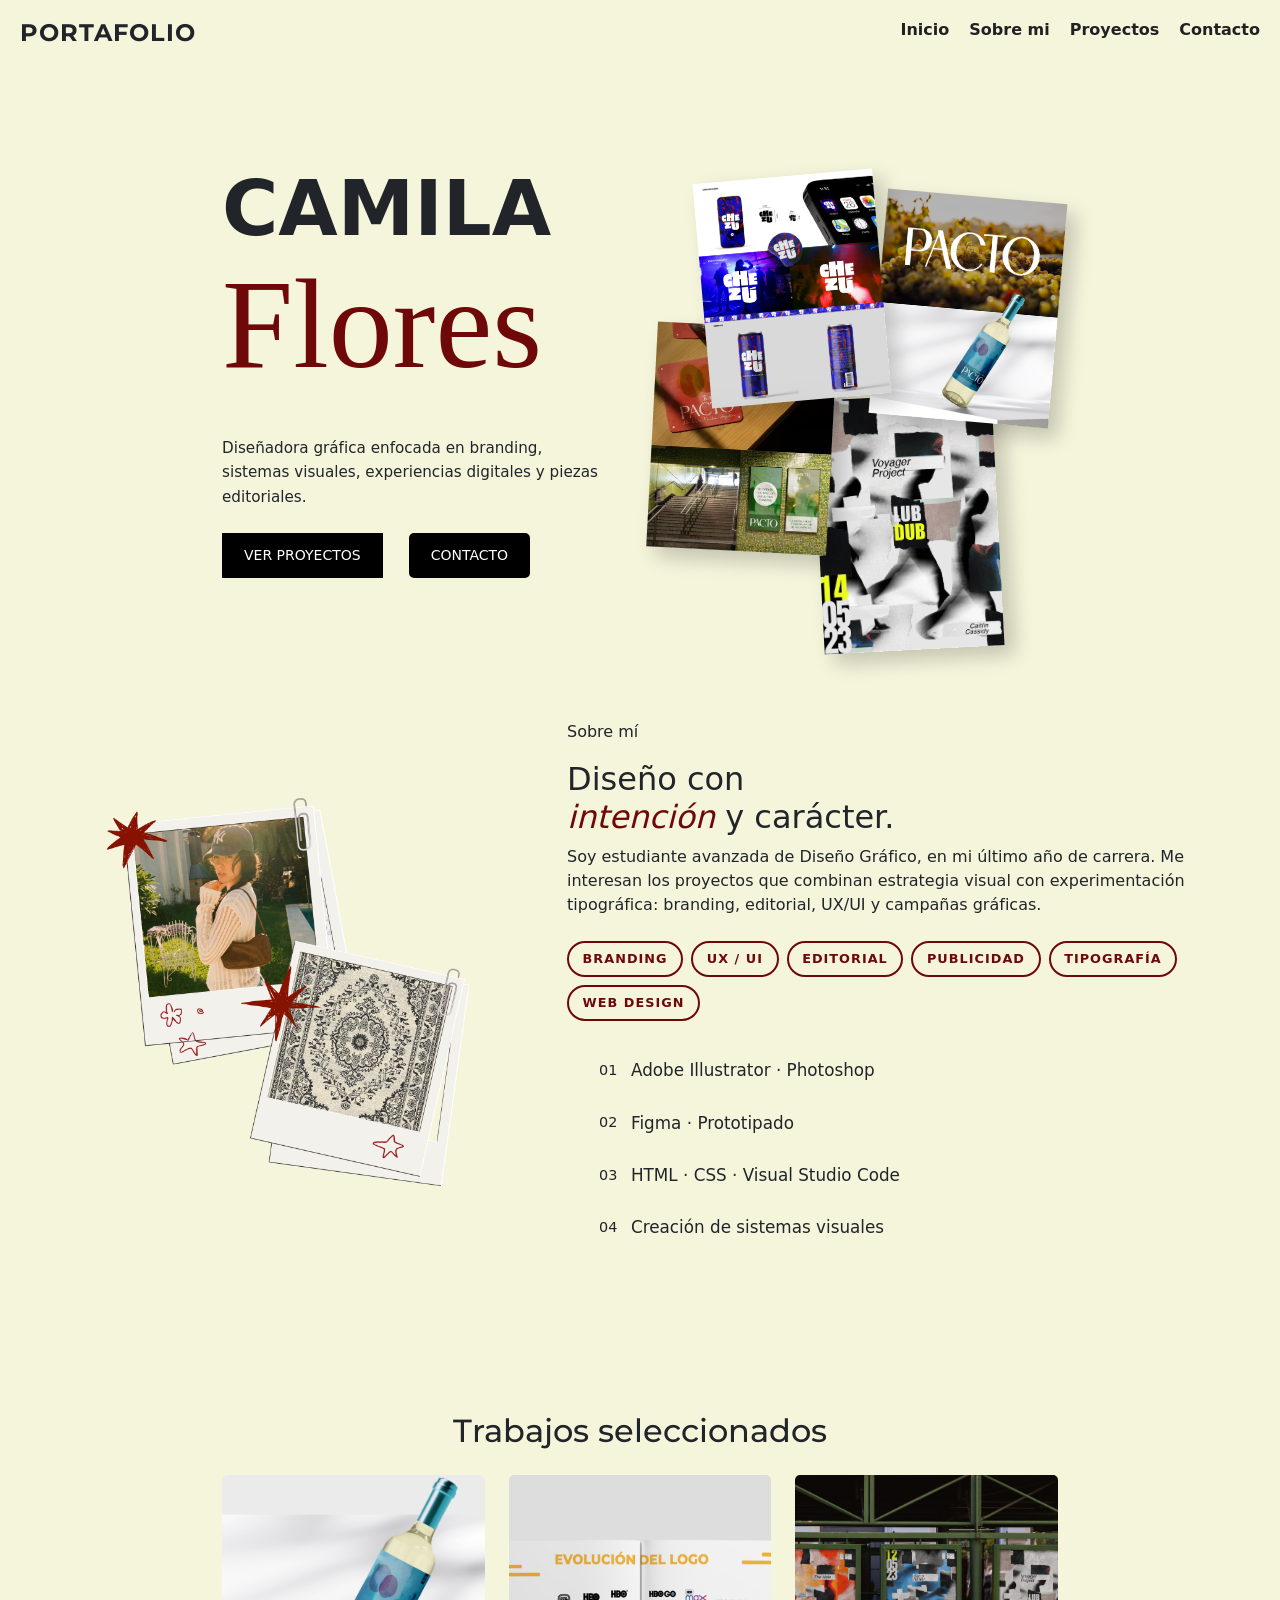
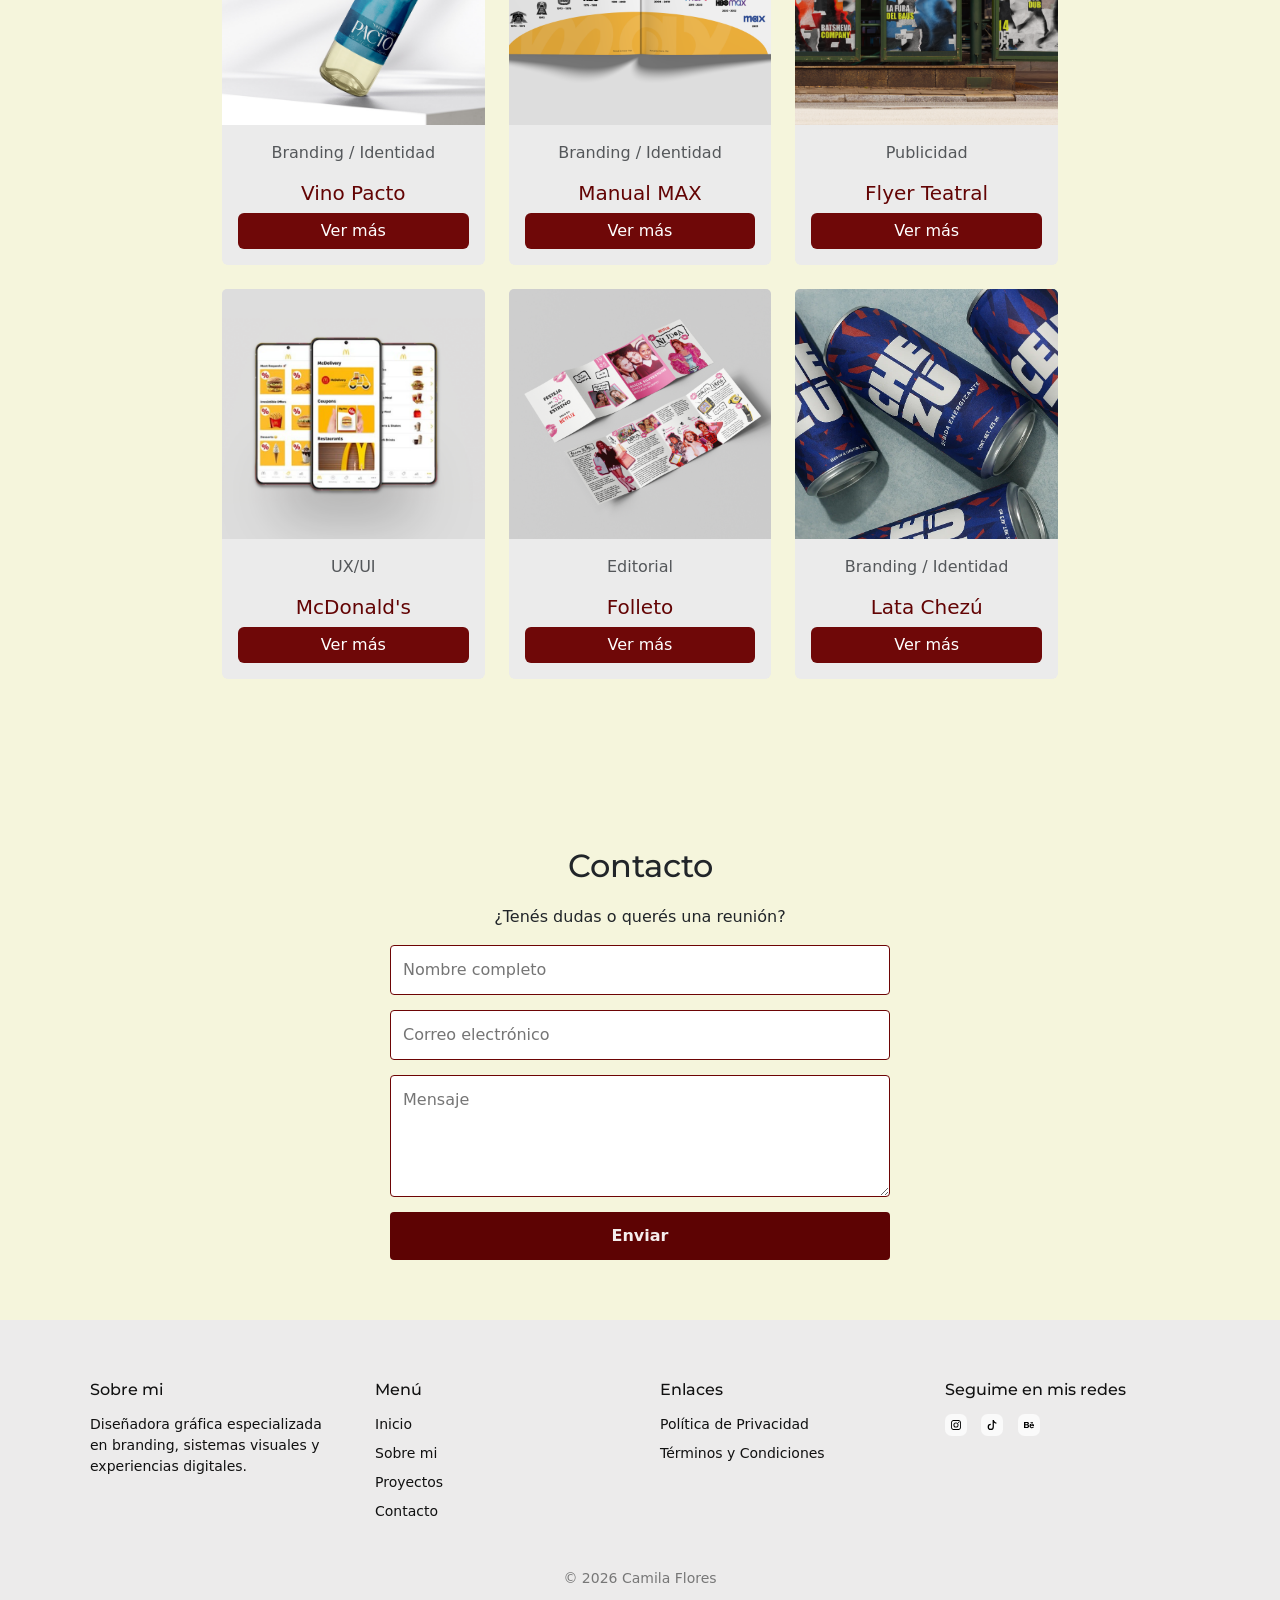
==== Sitio web - Portfolio - Flores Camila/index.html @ 81105f0a "portfolio final" ====
<!DOCTYPE html>
<html lang="es">
<head>
  <meta charset="UTF-8" />
  <meta name="viewport" content="width=device-width, initial-scale=1.0"/>
  <title>CAMILA FLORES</title>
  <link href="https://fonts.googleapis.com/css2?family=Inria+Sans&family=Montserrat:wght@600&display=swap" rel="stylesheet" />
  <link href="https://cdn.jsdelivr.net/npm/bootstrap@5.3.8/dist/css/bootstrap.min.css" rel="stylesheet"
    integrity="sha384-sRIl4kxILFvY47J16cr9ZwB07vP4J8+LH7qKQnuqkuIAvNWLzeN8tE5YBujZqJLB" crossorigin="anonymous">
    <link rel="preconnect" href="https://fonts.googleapis.com" />
  <link rel="preconnect" href="https://fonts.gstatic.com" crossorigin />
  <link
    href="https://fonts.googleapis.com/css2?family=Archivo+Black&family=Space+Grotesk:wght@400;500;700&family=Instrument+Serif:ital@0;1&display=swap"
    rel="stylesheet"
  />
  <link rel="stylesheet" href="estilos.css" />
</head>

<body>
    <!-- navar  -->
  <nav class="navbar">
    <div class="logo">PORTAFOLIO</div>
    <ul class="nav-links">
      <li><a href="#inicio">Inicio</a></li>
      <li><a href="#sobremi">Sobre mi</a></li>
      <li><a href="#proyectos">Proyectos</a></li>
      <li><a href="#contacto">Contacto</a></li>
    </ul>
  </nav>

      <!-- PRESENTACION  -->
  <section id="inicio" class="seccion">
  <div class="container py-5">
    <div class="row align-items-center">
      <!-- texto -->
      <div class="col-md-6">
        <h1>CAMILA</h1>
        <div class="apellido">Flores</div>
        <p class="hero-text mt-3 text-beige">
          Diseñadora gráfica enfocada en branding, sistemas visuales,
          experiencias digitales y piezas editoriales.
        </p>
        <div class="mt-4 d-flex gap-3 justify-content-start">
         <a href="#proyectos" class="btn-custom">Ver proyectos</a>
          <a href="#contacto" class="btn-outline-custom">Contacto</a>
        </div>
      </div>
      <div class="col-md-6">
        <div class="contenedor-imagenes">
          <img src="img/3ig chezu.jpg" class="img-hero img1">
          <img src="img/ig pacto1.jpg" class="img-hero img2">
          <img src="img/ig pacto7.jpg" class="img-hero img3">
          <img src="img/Publicidad.png" class="img-hero img4">
        </div>
      </div>
    </div>
  </div>
  </section>

      <!-- SOBRE MÍ -->
  <section id="sobre-mi" class="section section--cream">
    <div class="container">
      <div class="row g-5 align-items-center">
        <div class="col-lg-5">
          <img
            src="img/age.png"
            alt="Retrato de Camila Flores, diseñadora gráfica"
            class="img-fluid frame-brutal"
            loading="lazy"
          />
        </div>
        <div class="col-lg-7">
          <p class="section-eyebrow">Sobre mí</p>
          <h2 class="section-title">
            Diseño con<br/>
            <em>intención</em> y carácter.
          </h2>
          <p class="section-lead">
            Soy estudiante avanzada de Diseño Gráfico, en mi último año de carrera.
            Me interesan los proyectos que combinan estrategia visual con
            experimentación tipográfica: branding, editorial, UX/UI y campañas gráficas.
          </p>

          <!-- Badges (Componente Bootstrap) -->
          <div class="badges-wrap mt-4">
            <span class="badge-brutal">Branding</span>
            <span class="badge-brutal">UX / UI</span>
            <span class="badge-brutal">Editorial</span>
            <span class="badge-brutal">Publicidad</span>
            <span class="badge-brutal">Tipografía</span>
            <span class="badge-brutal">Web Design</span>
          </div>

          <ul class="skills-list mt-4">
            <li><span>01</span> Adobe Illustrator · Photoshop </li>
            <li><span>02</span> Figma · Prototipado</li>
            <li><span>03</span> HTML · CSS · Visual Studio Code</li>
            <li><span>04</span> Creación de sistemas visuales</li>
          </ul>
        </div>
      </div>
    </div>
  </section>

    <!-- tarjetas proyectos en general  -->
<!-- PROYECTOS -->
<section id="proyectos" class="seccion">
<div class="container my-5">
      <h2 class="mb-4">Trabajos seleccionados</h2>
    <div class="row g-4">
      <!-- VINO PACTO -->
      <div class="col-md-4">
        <div class="card">
          <img src="img/portada vino celeste solo.png" class="card-img-top">
          <div class="card-body">
            <p class="text-muted">Branding / Identidad</p>
            <h5 class="card-title">Vino Pacto</h5>
            <button class="btn btn-primary" data-bs-toggle="modal" data-bs-target="#modal1">Ver más</button>
          </div>
        </div>
      </div>
      <!-- MAX -->
      <div class="col-md-4">
        <div class="card">
          <img src="img/ev del logo max.png" class="card-img-top">
          <div class="card-body">
            <p class="text-muted">Branding / Identidad</p>
            <h5 class="card-title">Manual MAX</h5>
            <button class="btn btn-primary" data-bs-toggle="modal" data-bs-target="#modal2">Ver más</button>
          </div>
        </div>
      </div>
      <!-- TEATRAL -->
      <div class="col-md-4">
        <div class="card">
          <img src="img/texturas sombras mock2.png" class="card-img-top">
          <div class="card-body">
            <p class="text-muted">Publicidad</p>
            <h5 class="card-title">Flyer Teatral</h5>
            <button class="btn btn-primary" data-bs-toggle="modal" data-bs-target="#modal3">Ver más</button>
          </div>
        </div>
      </div>
          <!-- MCDONALD -->
          <div class="col-md-4">
            <div class="card">
              <img src="img/mc fondo.png" class="card-img-top">
              <div class="card-body">
                <p class="text-muted">UX/UI</p>
                <h5 class="card-title">McDonald's</h5>
                <button class="btn btn-primary" data-bs-toggle="modal" data-bs-target="#modal4">Ver más</button>
              </div>
            </div>
          </div>
       <!-- FOLLETO -->
        <div class="col-md-4">
          <div class="card">
              <img src="img/mockup folleto ni idea.png" class="card-img-top">
            <div class="card-body">
                <p class="text-muted">Editorial</p>
                <h5 class="card-title">Folleto</h5>
                <button class="btn btn-primary" data-bs-toggle="modal" data-bs-target="#modal5">Ver más</button>
            </div>
          </div>
        </div>
       <!-- LATA CHEZU -->
          <div class="col-md-4">
            <div class="card">
              <img src="img/latas chezu.png" class="card-img-top">
              <div class="card-body">
                <p class="text-muted">Branding / Identidad</p>
                <h5 class="card-title">Lata Chezú</h5>
                <button class="btn btn-primary" data-bs-toggle="modal" data-bs-target="#modal6">Ver más</button>
              </div>
            </div>
          </div>
    </div>
  </div>
  </section>

    <!-- info de cda pryecto agregar varias img  -->
  <!-- MODAL 1 -->
  <div class="modal fade" id="modal1">
    <div class="modal-dialog modal-lg">
      <div class="modal-content">
        <div class="modal-header">
          <h5>Vino Pacto</h5>
          <button class="btn-close" data-bs-dismiss="modal"></button>
        </div>
        <div class="modal-body">
          <div class="proyecto-vino-bg">
            <div class="mb-4">
              <img src="img/Flores Camila Vino Pacto1_compressed_page-0001.jpg"
                   class="img-fluid w-100"
                   alt="Proyecto Vino">
            </div>
          </div>
          <p>Proyecto de diseño de identidad visual para una marca de vino, donde se desarrolló una propuesta estética que combina elegancia y carácter contemporáneo. Se trabajó en la construcción del concepto visual, tipografía y composición de etiqueta, buscando transmitir una personalidad distintiva dentro del mercado</p>
          <p><strong>Herramientas:</strong> Illustrator y Photoshop permitiendo un tratamiento detallado tanto vectorial como de imagen</p>
        </div>
      </div>
    </div>
  </div>

  <!-- MODAL 2 -->
  <div class="modal fade" id="modal2">
    <div class="modal-dialog modal-lg">
      <div class="modal-content">
        <div class="modal-header">
          <h5>Manual MAX</h5>
          <button class="btn-close" data-bs-dismiss="modal"></button>
        </div>
        <div class="modal-body">
            <div id="carruMax" class="carousel slide" data-bs-ride="carousel" data-bs-interval="2000">
              <div class="carousel-indicators">
                <button type="button" data-bs-target="#carruMax" data-bs-slide-to="0" class="active"></button>
                <button type="button" data-bs-target="#carruMax" data-bs-slide-to="1"></button>
                <button type="button" data-bs-target="#carruMax" data-bs-slide-to="2"></button>
                <button type="button" data-bs-target="#carruMax" data-bs-slide-to="3"></button>
                <button type="button" data-bs-target="#carruMax" data-bs-slide-to="4"></button>
                <button type="button" data-bs-target="#carruMax" data-bs-slide-to="5"></button>
                <button type="button" data-bs-target="#carruMax" data-bs-slide-to="6"></button>
                <button type="button" data-bs-target="#carruMax" data-bs-slide-to="7"></button>
                <button type="button" data-bs-target="#carruMax" data-bs-slide-to="8"></button>
                <button type="button" data-bs-target="#carruMax" data-bs-slide-to="9"></button>
                <button type="button" data-bs-target="#carruMax" data-bs-slide-to="10"></button>
                <button type="button" data-bs-target="#carruMax" data-bs-slide-to="11"></button>
                <button type="button" data-bs-target="#carruMax" data-bs-slide-to="12"></button>
                <button type="button" data-bs-target="#carruMax" data-bs-slide-to="13"></button>
                <button type="button" data-bs-target="#carruMax" data-bs-slide-to="14"></button>
              </div>
              <div class="carousel-inner">
                <div class="carousel-item active">
                  <img src="img/manual de marca max portada mock.png" class="d-block w-100">
                </div>
                <div class="carousel-item">
                <img src="img/anteportada.png" class="d-block w-100">
                </div>
                <div class="carousel-item">
                  <img src="img/hist max.png" class="d-block w-100">
                </div>
                 <div class="carousel-item">
                  <img src="img/manifiesto max.png" class="d-block w-100">
                   </div>
                <div class="carousel-item">
                  <img src="img/ev del logo max.png" class="d-block w-100">
                </div>
                 <div class="carousel-item">
                 <img src="img/mision vision max.png" class="d-block w-100">
                 </div>
                <div class="carousel-item">
                <img src="img/nueva era max.png" class="d-block w-100">
                </div>
                <div class="carousel-item">
                <img src="img/un nuevo max.png" class="d-block w-100">
                </div>
                <div class="carousel-item">
                <img src="img/tipografia.png" class="d-block w-100">
                </div>
                <div class="carousel-item">
                <img src="img/paleta de colores max.png" class="d-block w-100">
                </div>
                <div class="carousel-item">
                <img src="img/construccion del logo.png" class="d-block w-100">
                </div>
                <div class="carousel-item">
                <img src="img/malla de cons tam.png" class="d-block w-100">
                </div>
                <div class="carousel-item">
                <img src="img/soporte compu celu max.png" class="d-block w-100">
                </div>
                <div class="carousel-item">
                <img src="img/soporte cartel via publica.png" class="d-block w-100">
                </div>
              </div>
              <button class="carousel-control-prev" type="button" data-bs-target="#carruMax" data-bs-slide="prev">
                <span class="carousel-control-prev-icon"></span>
              </button>
              <button class="carousel-control-next" type="button" data-bs-target="#carruMax" data-bs-slide="next">
                <span class="carousel-control-next-icon"></span>
              </button>
            </div>
            <p>Desarrollo de un manual de identidad para la plataforma MAX, enfocado en un rediseño con un estilo más dinámico y accesible. Se trabajó en la creación de lineamientos visuales, usos del logotipo, paleta cromática y aplicaciones gráficas. El objetivo fue generar una identidad versátil y coherente para distintos soportes</p>
            <p><strong>Herramientas:</strong> Illustrator y Photoshop para la construcción del sistema gráfico.</p>
        </div>
      </div>
    </div>
  </div>

  <!-- MODAL 3 -->
  <div class="modal fade" id="modal3">
    <div class="modal-dialog modal-lg">
      <div class="modal-content">
        <div class="modal-header">
          <h5>Flyers teatrales</h5>
          <button class="btn-close" data-bs-dismiss="modal"></button>
        </div>
        <div class="modal-body">
          <div id="carruTeatro" class="carousel slide" data-bs-ride="carousel" data-bs-interval="2000" data-bs-pause="false">
            <div class="carousel-indicators">
              <button type="button" data-bs-target="#carruTeatro" data-bs-slide-to="0" class="active"></button>
              <button type="button" data-bs-target="#carruTeatro" data-bs-slide-to="1"></button>
              <button type="button" data-bs-target="#carruTeatro" data-bs-slide-to="2"></button>
            </div>
            <div class="carousel-inner">
              <div class="carousel-item active">
                <img src="img/Flores Camila - Entrega Final TP1 - Sistema de Texturas-02.png" class="d-block w-100">
              </div>
               <div class="carousel-item">
              <img src="img/Flores Camila - Entrega Final TP1 - Sistema de Texturas-03.png" class="d-block w-100">
              </div>
              <div class="carousel-item">
                <img src="img/Flores Camila - Entrega Final TP1 - Sistema de Texturas-04.png" class="d-block w-100">
              </div>
            </div>
              <button class="carousel-control-prev" type="button" data-bs-target="#carruTeatro" data-bs-slide="prev">
                <span class="carousel-control-prev-icon"></span>
              </button>
              <button class="carousel-control-next" type="button" data-bs-target="#carruTeatro" data-bs-slide="next">
                <span class="carousel-control-next-icon"></span>
              </button>
          </div>
          <p>Diseño de piezas editoriales promocionales para cine, donde se exploró la composición gráfica, el uso de imágenes y la jerarquía tipográfica. Se buscó generar piezas visualmente atractivas que comuniquen el tono y la narrativa de cada película.</p>
          <p><strong>Herramientas:</strong>Illustrator (para el desarrollo tipográfico y la composición final) Photoshop (para la creación y tratamiento de texturas)</p>
        </div>
      </div>
    </div>
  </div>

  <!-- MODAL 4 -->
<div class="modal fade" id="modal4" tabindex="-1">
  <div class="modal-dialog modal-lg">
    <div class="modal-content">
      <div class="modal-header">
        <h5>UX/UI McDonald's</h5>
        <button class="btn-close" data-bs-dismiss="modal"></button>
      </div>
 
      <div class="modal-body">
    
        <div id="carruMc" class="carousel slide" data-bs-ride="carousel" data-bs-interval="2000" data-bs-pause="false">
          
          <div class="carousel-indicators">
            <button type="button" data-bs-target="#carruMc" data-bs-slide-to="0" class="active"></button>
            <button type="button" data-bs-target="#carruMc" data-bs-slide-to="1"></button>
            <button type="button" data-bs-target="#carruMc" data-bs-slide-to="2"></button>
            <button type="button" data-bs-target="#carruMc" data-bs-slide-to="3"></button>
            <button type="button" data-bs-target="#carruMc" data-bs-slide-to="4"></button>
            <button type="button" data-bs-target="#carruMc" data-bs-slide-to="5"></button>
            <button type="button" data-bs-target="#carruMc" data-bs-slide-to="6"></button>
            <button type="button" data-bs-target="#carruMc" data-bs-slide-to="7"></button>
            <button type="button" data-bs-target="#carruMc" data-bs-slide-to="8"></button>
            <button type="button" data-bs-target="#carruMc" data-bs-slide-to="9"></button>
            <button type="button" data-bs-target="#carruMc" data-bs-slide-to="10"></button>
            <button type="button" data-bs-target="#carruMc" data-bs-slide-to="11"></button>
            <button type="button" data-bs-target="#carruMc" data-bs-slide-to="12"></button>
            <button type="button" data-bs-target="#carruMc" data-bs-slide-to="13"></button>
            <button type="button" data-bs-target="#carruMc" data-bs-slide-to="14"></button>
            <button type="button" data-bs-target="#carruMc" data-bs-slide-to="15"></button>
            <button type="button" data-bs-target="#carruMc" data-bs-slide-to="16"></button>
            <button type="button" data-bs-target="#carruMc" data-bs-slide-to="17"></button>
            <button type="button" data-bs-target="#carruMc" data-bs-slide-to="18"></button>
          </div>

          <!-- slides  -->
          <div class="carousel-inner">
            <div class="carousel-item active">
              <img src="img/1 fase divergente - planteamiento.jpg" class="d-block w-100">
            </div>
            <div class="carousel-item">
              <img src="img/2 foda.jpg" class="d-block w-100">
            </div>
            <div class="carousel-item">
              <img src="img/3 desk research.jpg" class="d-block w-100">
            </div>
            <div class="carousel-item">
              <img src="img/4 user persona.jpg" class="d-block w-100">
            </div>
            <div class="carousel-item">
              <img src="img/5 moodboard.jpg" class="d-block w-100">
            </div>
            <div class="carousel-item">
              <img src="img/6 redes sociales.jpg" class="d-block w-100">
            </div>
            <div class="carousel-item">
              <img src="img/7 apps - merch.jpg" class="d-block w-100">
            </div>
            <div class="carousel-item">
              <img src="img/8 card soarting - user flow.jpg" class="d-block w-100">
            </div>
            <div class="carousel-item">
              <img src="img/9 wireframes a mano.jpg" class="d-block w-100">
            </div>
            <div class="carousel-item">
              <img src="img/10 wireframes digital.jpg" class="d-block w-100">
            </div>
            <div class="carousel-item">
              <img src="img/11 wireframes con diseño.jpg" class="d-block w-100">
            </div>
            <div class="carousel-item">
              <img src="img/12 intro - objetivos.jpg" class="d-block w-100">
            </div>
            <div class="carousel-item">
              <img src="img/13 hipotesis iniciales.jpg" class="d-block w-100">
            </div>
            <div class="carousel-item">
              <img src="img/14 metodologia.jpg" class="d-block w-100">
            </div>
            <div class="carousel-item">
              <img src="img/15 preguntas previas y posteriores.jpg" class="d-block w-100">
            </div>
            <div class="carousel-item">
              <img src="img/16 metricas de eficacia.jpg" class="d-block w-100">
            </div>
            <div class="carousel-item">
              <img src="img/17 metricas de satifaccion.jpg" class="d-block w-100">
            </div>
            <div class="carousel-item">
              <img src="img/18 conclusiones de metricas.jpg" class="d-block w-100">
            </div>
          </div>
          
          <button class="carousel-control-prev" type="button" data-bs-target="#carruMc" data-bs-slide="prev">
            <span class="carousel-control-prev-icon"></span>
          </button>
          <button class="carousel-control-next" type="button" data-bs-target="#carruMc" data-bs-slide="next">
            <span class="carousel-control-next-icon"></span>
          </button>
        </div>
        
        <p class="mt-3">
          Proyecto de diseño de experiencia e interfaz de usuario para McDonald’s, centrado en mejorar la interacción digital y la navegación.
          Se analizaron aspectos de usabilidad, jerarquía visual y recorrido del usuario, proponiendo una interfaz más clara e intuitiva.
        </p>
        <p><strong>Herramientas:</strong> Figma, Miro, Illustrator.</p>
        <a href="https://www.figma.com/proto/p29B9XNg1kNh72RcnFiibE/Untitled?node-id=15-219&starting-point-node-id=15%3A219&t=fjM9BNv1gQwN9K9G-1" 
        target="_blank" 
        class="btn proyecto-btn mt-3">
       Ver prototipo funcional
     </a>
   
     <iframe 
       src="https://www.figma.com/proto/p29B9XNg1kNh72RcnFiibE/Untitled?node-id=15-219&starting-point-node-id=15%3A219&t=fjM9BNv1gQwN9K9G-1"
       style="display: none;">
     </iframe>
      </div> 
    </div>
  </div>
</div>

      <!-- MODAL 5 -->
      <div class="modal fade" id="modal5">
        <div class="modal-dialog modal-lg">
          <div class="modal-content">
            <div class="modal-header">
              <h5>Folleto</h5>
              <button class="btn-close" data-bs-dismiss="modal"></button>
            </div>
            <div class="modal-body">
              <div id="carruFolleto" class="carousel slide" data-bs-ride="carousel" data-bs-interval="2000" data-bs-pause="false">
                <div class="carousel-indicators">
                  <button type="button" data-bs-target="#carruFolleto" data-bs-slide-to="0" class="active"></button>
                  <button type="button" data-bs-target="#carruFolleto" data-bs-slide-to="1"></button>
                </div>
                <div class="carousel-inner">
                  <div class="carousel-item active">
                    <img src="img/mockup folleto ni idea.png" class="d-block w-100">
                  </div>
                   <div class="carousel-item">
                  <img src="img/mockup folleto chicas pesadas 1.png" class="d-block w-100">
                  </div>
                </div>
              <button class="carousel-control-prev" type="button" data-bs-target="#carruFolleto" data-bs-slide="prev">
                <span class="carousel-control-prev-icon"></span>
              </button>
              <button class="carousel-control-next" type="button" data-bs-target="#carruFolleto" data-bs-slide="next">
                <span class="carousel-control-next-icon"></span>
              </button>
            </div>
              <p>Diseño de piezas editoriales promocionales para cine, donde se exploró la composición gráfica, el uso de imágenes y la jerarquía tipográfica. Se buscó generar piezas visualmente atractivas que comuniquen el tono y la narrativa de cada película.</p>
              <p><strong>Herramientas:</strong>Las imágenes fueron editadas y tratadas en Photoshop, mientras que la composición y tipografía se desarrollaron en Illustrator.</p>
            </div>
          </div>
        </div>
      </div>

             <!-- MODAL 6 -->
             <div class="modal fade" id="modal6">
              <div class="modal-dialog modal-lg">
                <div class="modal-content">
                  <div class="modal-header">
                    <h5>Lata Energetica Chezu</h5>
                    <button class="btn-close" data-bs-dismiss="modal"></button>
                  </div>
                  <div class="modal-body">
                    <div id="carruLata" class="carousel slide" data-bs-ride="carousel" data-bs-interval="2000" data-bs-pause="false">
                      <div class="carousel-indicators">
                        <button type="button" data-bs-target="#carruLata" data-bs-slide-to="0" class="active"></button>
                        <button type="button" data-bs-target="#carruLata" data-bs-slide-to="1"></button>
                        <button type="button" data-bs-target="#carruLata" data-bs-slide-to="2"></button>
                        <button type="button" data-bs-target="#carruLata" data-bs-slide-to="3"></button>
                        <button type="button" data-bs-target="#carruLata" data-bs-slide-to="4"></button>
                      </div>
                      <div class="carousel-inner">
                        <div class="carousel-item active">
                          <img src="img/3ig chezu.jpg" class="d-block w-100">
                        </div>
                         <div class="carousel-item">
                        <img src="img/2ig chezu.jpg" class="d-block w-100">
                        </div>
                         <div class="carousel-item">
                          <img src="img/4ig chezu.jpg" class="d-block w-100">
                          </div>
                       <div class="carousel-item">
                          <img src="img/5ig chezu.jpg" class="d-block w-100">
                          </div>
                       <div class="carousel-item">
                          <img src="img/6ig chezu.jpg" class="d-block w-100">
                          </div>
                        </div>
                    <button class="carousel-control-prev" type="button" data-bs-target="#carruLata" data-bs-slide="prev">
                      <span class="carousel-control-prev-icon"></span>
                    </button>
                    <button class="carousel-control-next" type="button" data-bs-target="#carruLata" data-bs-slide="next">
                      <span class="carousel-control-next-icon"></span>
                    </button>
                  </div>
                    <p>Diseño de pieza para marca de bebida energética, explorando una estética vibrante y contemporánea</p>
                    <p><strong>Herramientas:</strong>Las imágenes fueron editadas y tratadas en Photoshop, mientras que la composición y tipografía se desarrollaron en Illustrator.</p>
                  </div>
                </div>
              </div>
            </div>

          <!-- CONTACTO -->
      <section id="contacto" class="seccion">
        <h2>Contacto</h2>
        <p>¿Tenés dudas o querés una reunión?</p>
        <form>
          <input type="text" placeholder="Nombre completo" required>
          <input type="email" placeholder="Correo electrónico" required>
          <textarea placeholder="Mensaje" rows="4" required></textarea>
          <button type="submit">Enviar</button>
        </form>
      </section>

        <!-- Footer lo q esta abajo de la pag -->
      <footer class="footer">
        <div class="footer-contenido">
          <div class="footer-col">
            <h4>Sobre mi</h4>
            <p>Diseñadora gráfica especializada en branding, sistemas visuales y experiencias digitales.</p>
          </div>
          <div class="footer-col">
            <h4>Menú </h4>
            <ul>
              <li><a href="#inicio">Inicio</a></li>
              <li><a href="#sobremi">Sobre mi</a></li>
              <li><a href="#proyectos">Proyectos</a></li>
              <li><a href="#contacto">Contacto</a></li>
            </ul>
          </div>
          <div class="footer-col">
            <h4>Enlaces</h4>
            <ul>
              <li><a href="#">Política de Privacidad</a></li>
              <li><a href="#">Términos y Condiciones</a></li>
            </ul>
          </div>
          <div class="footer-col redes">
            <h4>Seguime en mis redes</h4>
            <div class="iconos-redes">
              <a href="https://www.instagram.com/" target="_blank" aria-label="Instagram">
                <img src="img/instagram.svg" alt="Instagram">
              </a>
              <a href="https://www.tiktok.com/" target="_blank" aria-label="TikTok">
                <img src="img/tiktok.svg" alt="TikTok">
              </a>
              <a href="https://www.behance.com/" target="_blank" aria-label="Behance">
                <img src="img/behance.svg" alt="Behance">
              </a>
            </div>
          </div>
        </div>
        <div class="footer-bottom">
          <p>© 2026 Camila Flores</p>
        </div>
      </footer>
      <script src="https://cdn.jsdelivr.net/npm/@popperjs/core@2.11.8/dist/umd/popper.min.js"
    integrity="sha384-I7E8VVD/ismYTF4hNIPjVp/Zjvgyol6VFvRkX/vR+Vc4jQkC+hVqc2pM8ODewa9r"
    crossorigin="anonymous"></script>
  <script src="https://cdn.jsdelivr.net/npm/bootstrap@5.3.8/dist/js/bootstrap.min.js"
    integrity="sha384-G/EV+4j2dNv+tEPo3++6LCgdCROaejBqfUeNjuKAiuXbjrxilcCdDz6ZAVfHWe1Y"
    crossorigin="anonymous"></script>
    </body>
</html>
---- Sitio web - Portfolio - Flores Camila/estilos.css ----
/* INICIO */
    /* tipo de portafolio e inicio */
  
  .logo {
    font-family: 'Montserrat', sans-serif;
    font-size: 24px;
    font-weight: bold;
    margin-left: 20px;
    letter-spacing: 1px;
  }

  /* links */
  .nav-links {
    list-style: none;
    display: flex;
    margin-top: 10px;
    margin-right: 20px;
    gap: 20px;
  }
  
        /* color y tipo de inicio, sobremi */
  .nav-links a {
    text-decoration: none;
    color: #212121;
    font-weight: 600;
  }
  
  .nav-links a:hover {
    color: #ac1414;
  }

  /* color de fondo */
html, body {
  background-color: #F5F5DC;
  margin: 0;
  padding: 0;
  width: 100%;
  min-height: 100vh;
}

 /* camila */
h1 {
  font-size: clamp(4rem, 6vw, 7rem);
  line-height: 0.90;
  margin: 0;
  text-align: left;
  font-weight: 700;
}

 /* flores */
.apellido {
  font-size: clamp(5rem, 10vw, 9rem);
  color: #6f0808;
  margin-top: -15px;
  text-align: left;
  font-family: serif;
}

/* --- COLLAGE  --- */
.img-hero {
  position: absolute;  
  width: 180px;
  height: auto;
  box-shadow: 10px 10px 20px rgba(0,0,0,0.2);
}

.img1 {
  top: 0;
  right: 40px;
  transform: rotate(8deg);
  z-index: 3;
}

.img2 {
  top: 80px;
  right: 120px;
  transform: rotate(-6deg);
  z-index: 2;
}

.img3 {
  top: 150px;
  right: 0;
  transform: rotate(4deg);
  z-index: 1;
}

.img4 {
  top: 220px;
  right: 90px;
  transform: rotate(-3deg);
  z-index: 0;
}

.contenedor-imagenes {
  position: relative;
  width: 100%;
  height: 400px; 
}

/* img desordenadas responsive */
.imagenes {
  position: relative;
  height: 400px;
}

.imagenes img {
  position: absolute;
  width: 180px;
  box-shadow: 5px 5px 0px black;
}

.img1 { top: 0; left: 50px; transform: rotate(-5deg); }
.img2 { top: 20px; right: 0; transform: rotate(5deg); }
.img3 { bottom: 0; left: 0; transform: rotate(3deg); }
.img4 { bottom: 20px; right: 60px; transform: rotate(-3deg); }


 /* los links sin subrayado */
a {
  text-decoration: none;
}

 /* botones */
.btn-custom:hover {
  background-color: #4a0a0a; 
  color: #ffffff;
}

/* botón ver proyectos */
.btn-outline-custom {
  padding: 10px 25px;
  border-radius: 5px;
  text-decoration: none;
  display: inline-block;
  transition: 0.3s;
}

/* botón contacto */
.btn-outline-custom:hover {
  background-color: #630d0d;
  text-decoration: none;
  display: inline-block;
  color: #F5F5DC;
}

  /* boton ver proyectos */
  .btn-custom {
    border: 2px solid black;
    background: black;
    color: white;
    padding: 10px 20px;
    text-transform: uppercase;
    font-size: 14px;
    margin-right: 10px;
  }

  /* boton contactar */
  .btn-outline-custom {
    border: 2px solid black;
    background: black;
    color: white;
    padding: 10px 20px;
    text-transform: uppercase;
    font-size: 14px;
  }

/* bio */
.hero-text {
  max-width: 380px; 
  font-size: 0.95rem; 
  line-height: 1.6;
  text-align: left;
}

      /* SOBRE MI */

      /* adobe enumeracion */
  .skills-list { list-style: none; }
  .skills-list li {
    font-size: 1.05rem;
    padding: 0.85rem 0;
    border-top: 1.5px solid var(--c-ink);
    display: flex; gap: var(--sp-2); align-items: center;
  }
  .skills-list li:last-child { border-bottom: 1.5px solid var(--c-ink); }
  .skills-list li span {
    font-family: var(--f-display);
    color: var(--c-red);
    font-size: 0.9rem;
    min-width: 32px;
  }
  
        /* intencion */
  .section-title em {
    color: #6f0808; 
    font-style: italic; 
    font-family: inherit; 
  }


  /* -- badges -- */
  /* las herramientas q se usar*/
  .badges-wrap { display: flex; flex-wrap: wrap; gap: 0.5rem; }
  .badge-brutal {
    display: inline-block;
    background: transparent;
    color: inherit;
    border: 2px solid currentColor;
    padding: 0.4rem 0.85rem;
    color: #6f0808; 
  font-weight: bold;
    font-size: 0.8rem;
    font-weight: 600;
    text-transform: uppercase;
    letter-spacing: 0.08em;
    border-radius: 99px;
  }

  /* --- TARJETAS MIS TRABAJOS  --- */
 /* tamaño color*/
  .card {
    height: 100%;
    background-color: #ebebeb; 
  color: rgb(99, 4, 4); 
  border: none;
  }
  
  .card img {
    height: 250px;
    object-fit: cover;
  }
  
  .card-body {
    display: flex;
    flex-direction: column;
    justify-content: space-between;
  }


  .modal-content {
    background-color: #6f0808;
    color: white;
  }
  
  .btn-primary {
    background-color: #6f0808;
    border: none;
  }
  
  .btn-primary:hover {
    background-color: white;
    color: #6f0808;
  }
  
  .btn-close {
    filter: invert(1);
  }

   /* boton prototipo funcional mc figma*/
  .proyecto-btn {
    background-color: transparent;
    color: #ffffff !important;
    border: 1px solid #ffffff;
    padding: 10px 20px;
    text-decoration: none !important; /* Sin subrayado */
    transition: 0.3s;
  }

  .proyecto-btn:hover {
    background-color: #ffffff;
    color: #6f0808 !important; /* El texto se vuelve bordó al pasar el mouse */
  }


  /* CONTACTO */
  /* alineacion */

  .seccion {
    padding: 60px 20px;
    max-width: 900px;
    margin: 0 auto;
    text-align: center;
  }
  
  /* tipo de contacto */

  .seccion h2 {
    font-family: 'Montserrat', sans-serif;
    font-size: 32px;
    margin-bottom: 20px;
  }
  
  
  /* contenedores de contacto */

  form {
    display: flex;
    flex-direction: column;
    gap: 15px;
    max-width: 500px;
    margin: 0 auto;
  }

  input, textarea {
    padding: 12px;
    border: 1px solid #6d0404;
    border-radius: 4px;
    font-family: inherit;
  }
  
  /* boton enviar contacto */

  button {
    padding: 12px;
    background-color: rgb(93, 3, 3);
    color: rgb(244, 237, 237);
    border: none;
    border-radius: 4px;
    font-weight: bold;
    cursor: pointer;
  }
  
  button:hover {
    background-color: #290101;
  }

  /* la barra de abajo de todo */

  .footer {
    background-color: #ecebeb;
    padding: 60px 20px 30px;
    font-size: 14px;
    color: #111;
  }
  
  .footer-contenido {
    display: flex;
    flex-wrap: wrap;
    justify-content: space-between;
    gap: 40px;
    max-width: 1100px;
    margin: 0 auto;
  }
  
  .footer-col {
    flex: 1 1 200px;
  }
  
  .footer h4 {
    font-family: 'Montserrat', sans-serif;
    font-size: 16px;
    margin-bottom: 15px;
  }
  
  .footer-col ul {
    list-style: none;
    padding: 0;
  }
  
  .footer-col ul li {
    margin-bottom: 8px;
  }
  
  .footer-col ul li a {
    color: #111;
    text-decoration: none;
  }
  
  .footer-col ul li a:hover {
    text-decoration: underline;
  }
  
  .iconos-redes a {
    display: inline-block;
    margin-right: 10px;
  }
  
  .iconos-redes img {
    width: 22px;
    height: 22px;
    border-radius: 30%;
    background-color: #fafafa;
    padding: 6px;
  }
  
  .footer-bottom {
    text-align: center;
    padding-top: 30px;
    color: #777;
    font-size: 14px;
  }
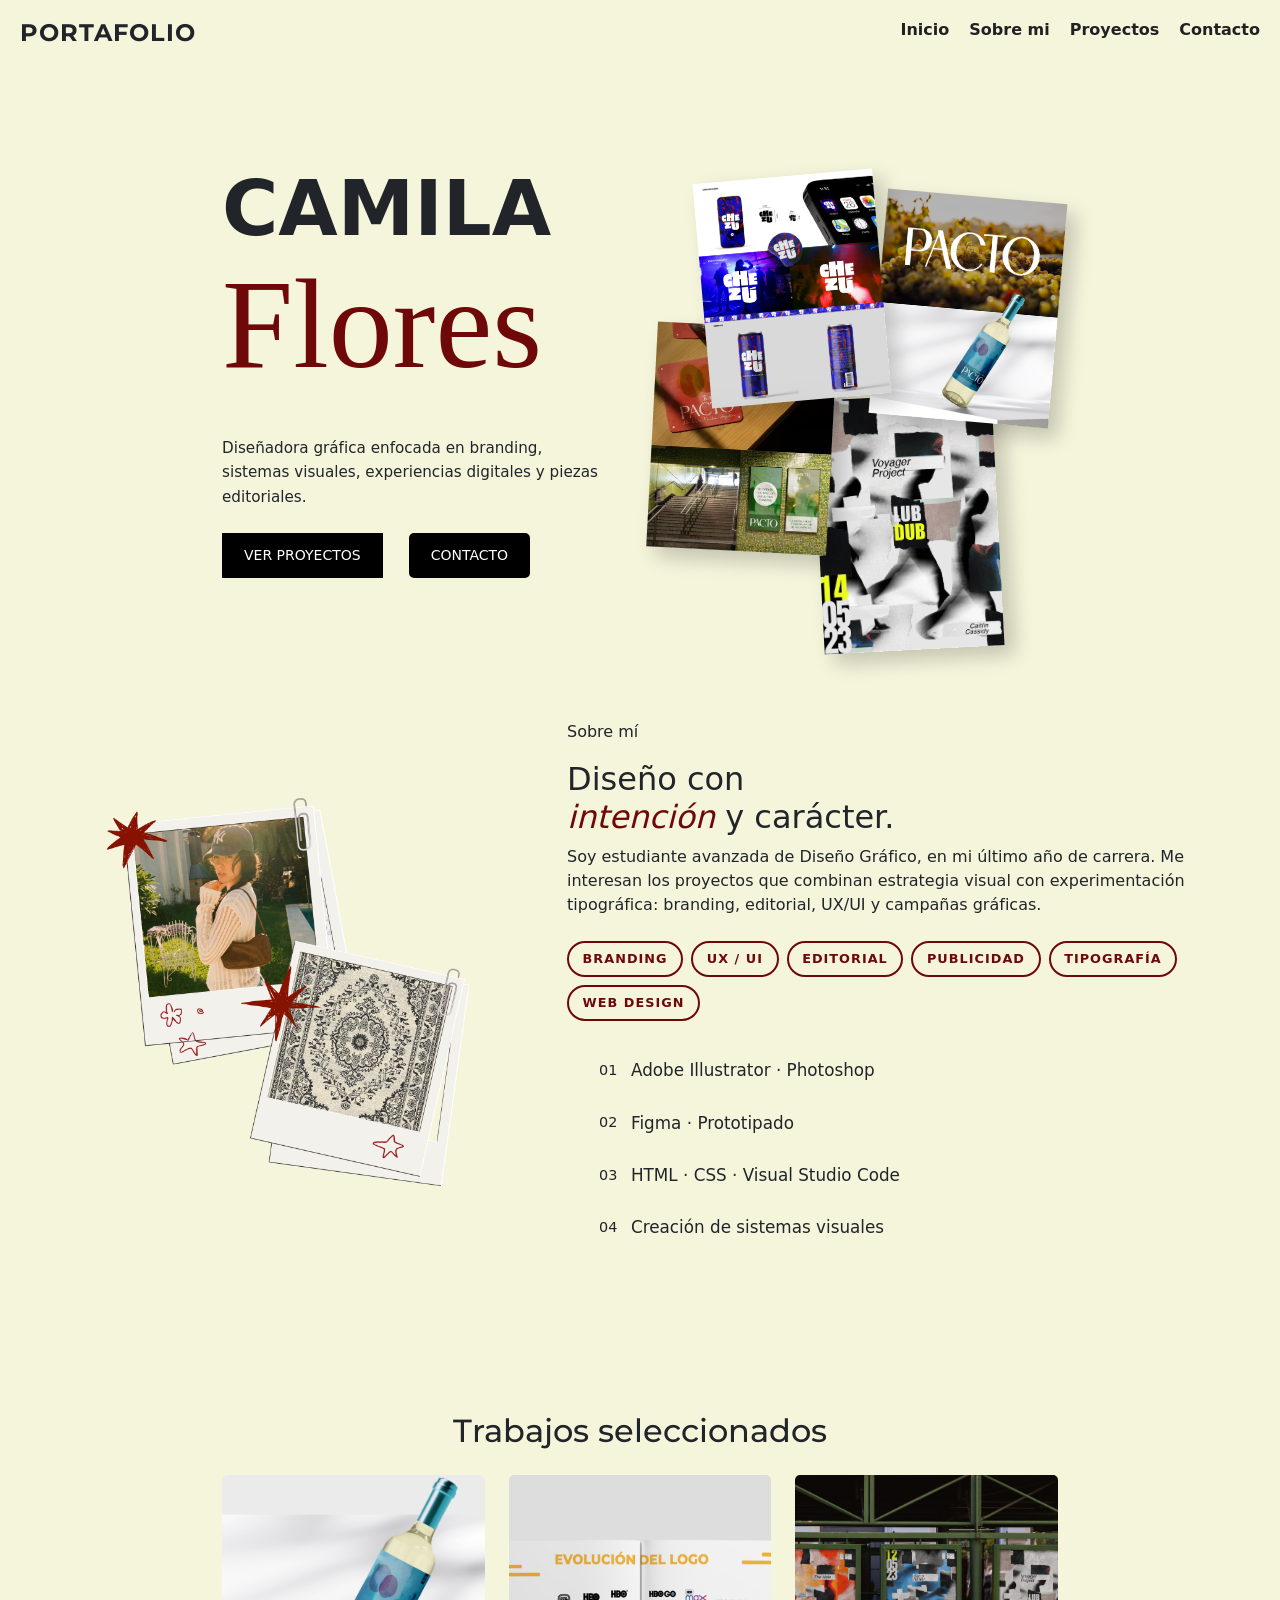
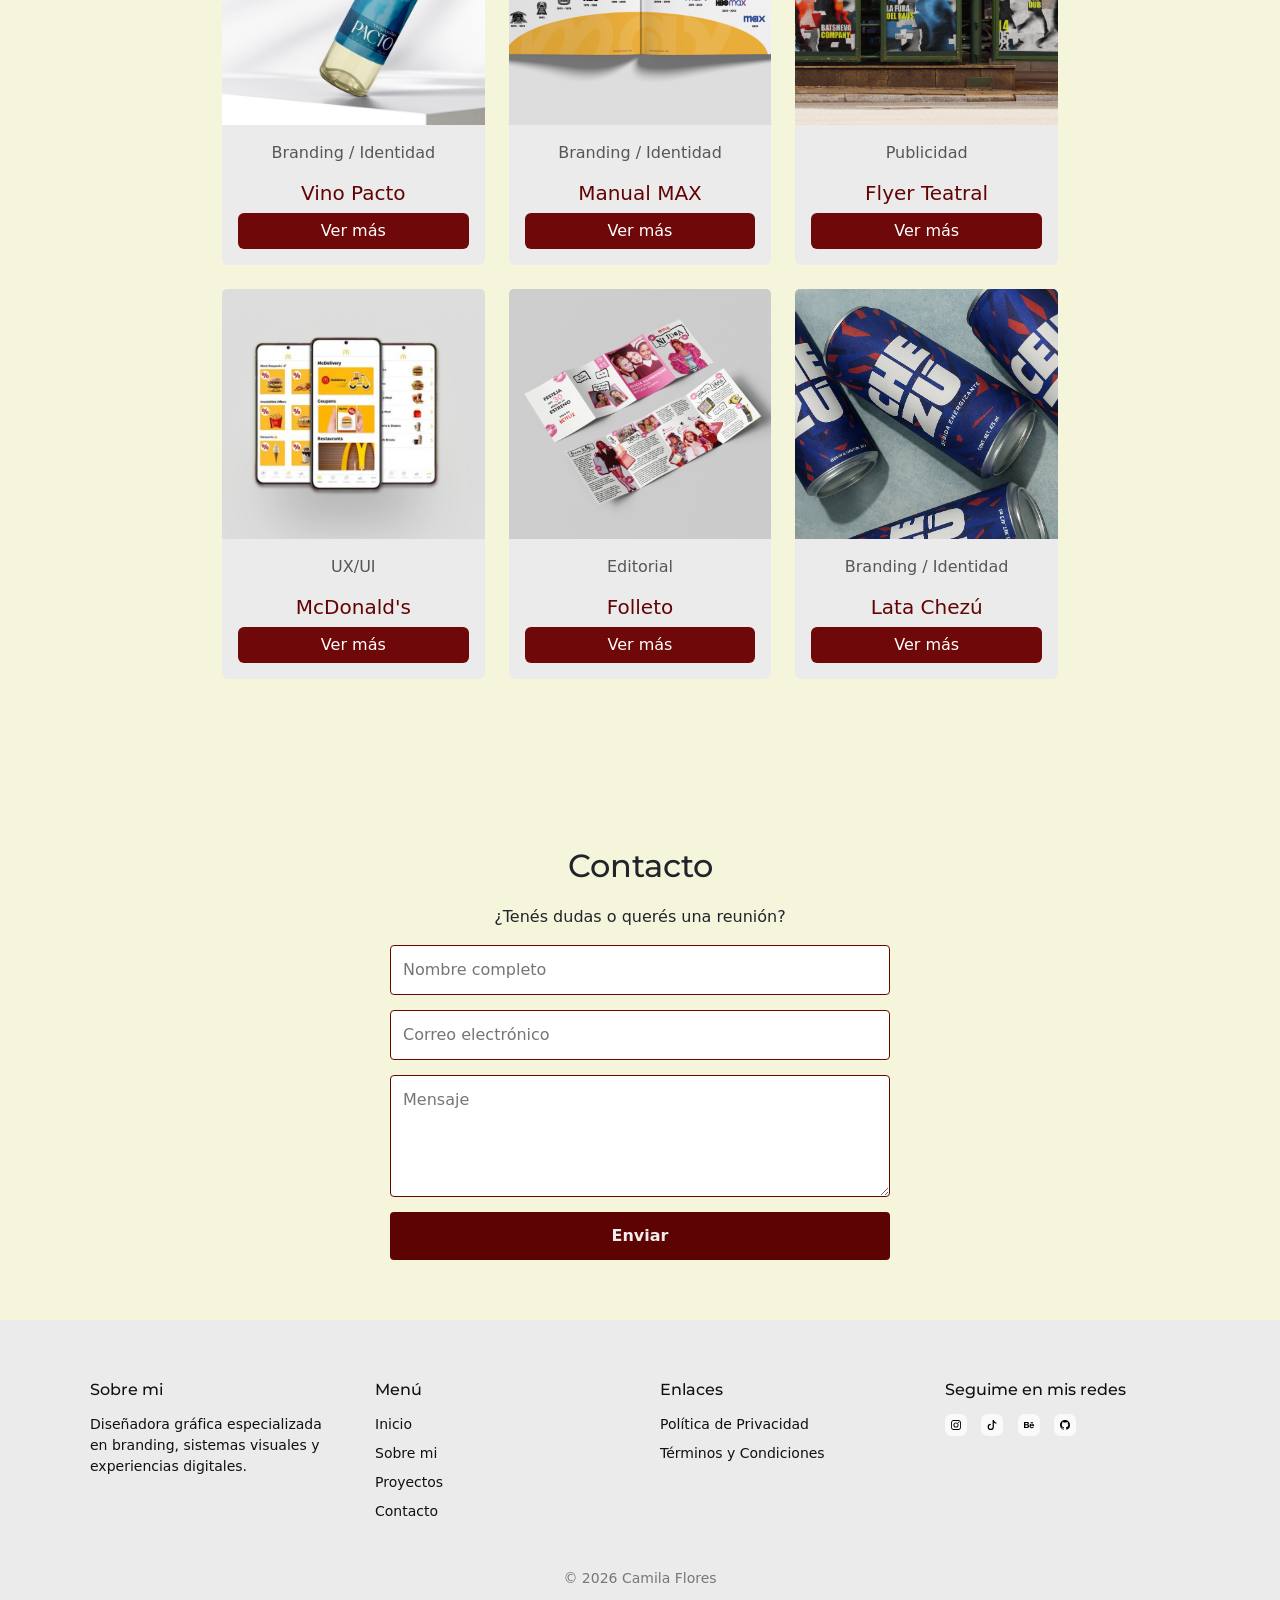
==== commit dbe66e56: "Actualizacion TP1" ====
--- a/Sitio web - Portfolio - Flores Camila/index.html
+++ b/Sitio web - Portfolio - Flores Camila/index.html
@@ -22,7 +22,7 @@
     <div class="logo">PORTAFOLIO</div>
     <ul class="nav-links">
       <li><a href="#inicio">Inicio</a></li>
-      <li><a href="#sobremi">Sobre mi</a></li>
+      <li><a href="#sobre-mi">Sobre mi</a></li>
       <li><a href="#proyectos">Proyectos</a></li>
       <li><a href="#contacto">Contacto</a></li>
     </ul>
@@ -58,7 +58,7 @@
   </section>
 
       <!-- SOBRE MÍ -->
-  <section id="sobre-mi" class="section section--cream">
+    <section id="sobre-mi" class="section section--cream">
     <div class="container">
       <div class="row g-5 align-items-center">
         <div class="col-lg-5">
@@ -579,8 +579,13 @@
               <a href="https://www.behance.com/" target="_blank" aria-label="Behance">
                 <img src="img/behance.svg" alt="Behance">
               </a>
-            </div>
-          </div>
+          
+                          <a href="https://github.com/camiflores27/Portfolio" target="_blank" aria-label="Github">
+                <img src="img/github.svg" alt="Github">
+              </a>
+            </div>
+          </div>
+        </div>
         </div>
         <div class="footer-bottom">
           <p>© 2026 Camila Flores</p>
